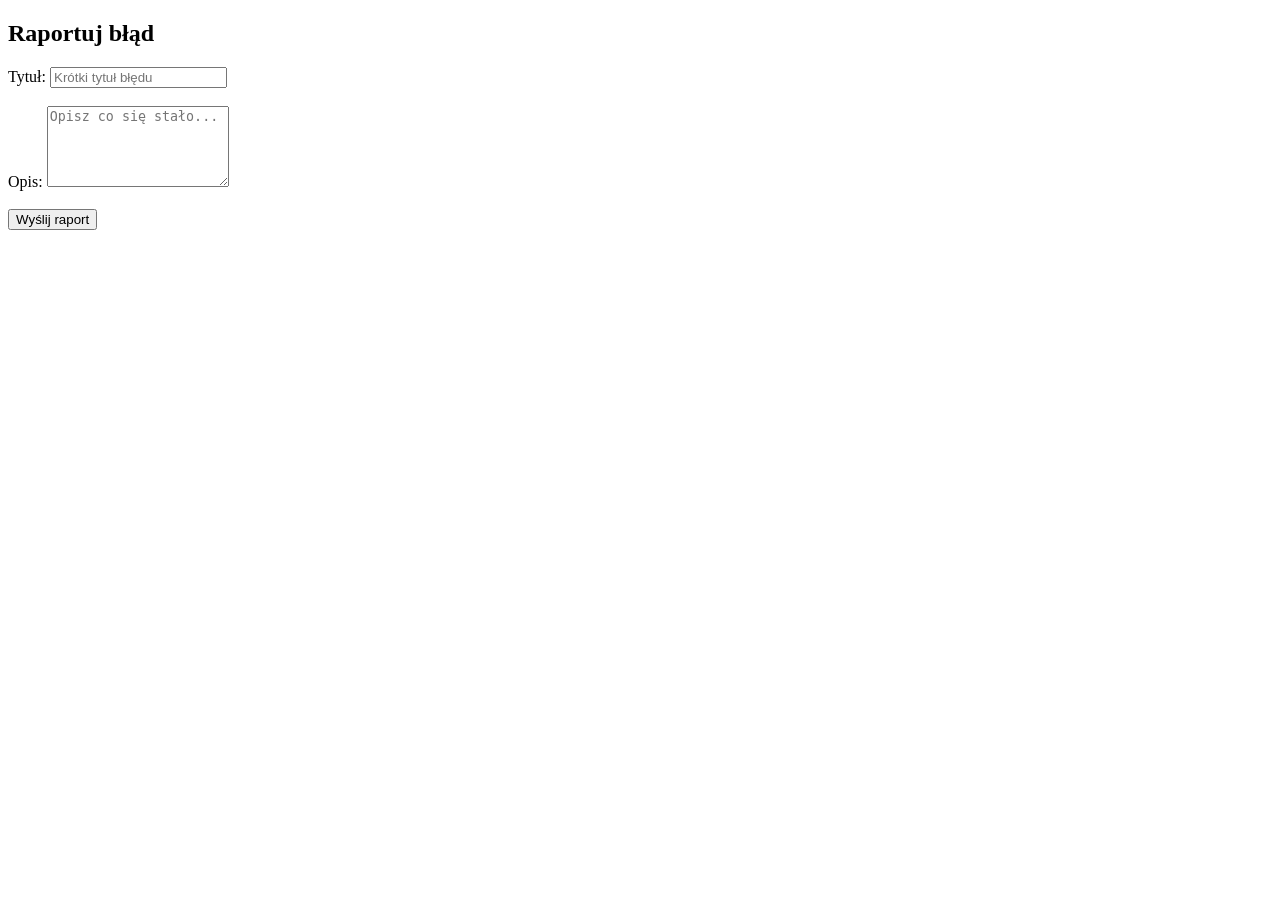
==== raport.html @ f5fa5030 "Nowa struktura porjektu" ====
<!DOCTYPE html>
<html lang="pl">

<head>
    <meta charset="UTF-8">
    <title>Test raportowania błędów</title>
</head>

<body>

    <h2>Raportuj błąd</h2>

    <!-- Prosty formularz -->
    <form id="bugForm">
        <label>
            Tytuł:
            <input type="text" id="title" placeholder="Krótki tytuł błędu" required>
        </label>
        <br><br>
        <label>
            Opis:
            <textarea id="description" placeholder="Opisz co się stało..." rows="5" required></textarea>
        </label>
        <br><br>
        <button type="submit">Wyślij raport</button>
    </form>

    <script>
        document.getElementById("bugForm").addEventListener("submit", async (e) => {
            e.preventDefault();

            const title = document.getElementById("title").value;
            const description = document.getElementById("description").value;

            const body = `
URL: ${window.location.href}
User agent: ${navigator.userAgent}
Opis błędu:
${description}
  `;

            try {
                const res = await fetch("/.netlify/functions/report", {
                    method: "POST",
                    headers: { "Content-Type": "application/json" },
                    body: JSON.stringify({ title, body })
                });

                const data = await res.json();
                alert("Raport wysłany! Link do issue: " + data.html_url);
                console.log(data);

                // Opcjonalnie wyczyść formularz
                document.getElementById("title").value = "";
                document.getElementById("description").value = "";
            } catch (err) {
                console.error(err);
                alert("Coś poszło nie tak, sprawdź konsolę.");
            }
        });
    </script>

</body>

</html>
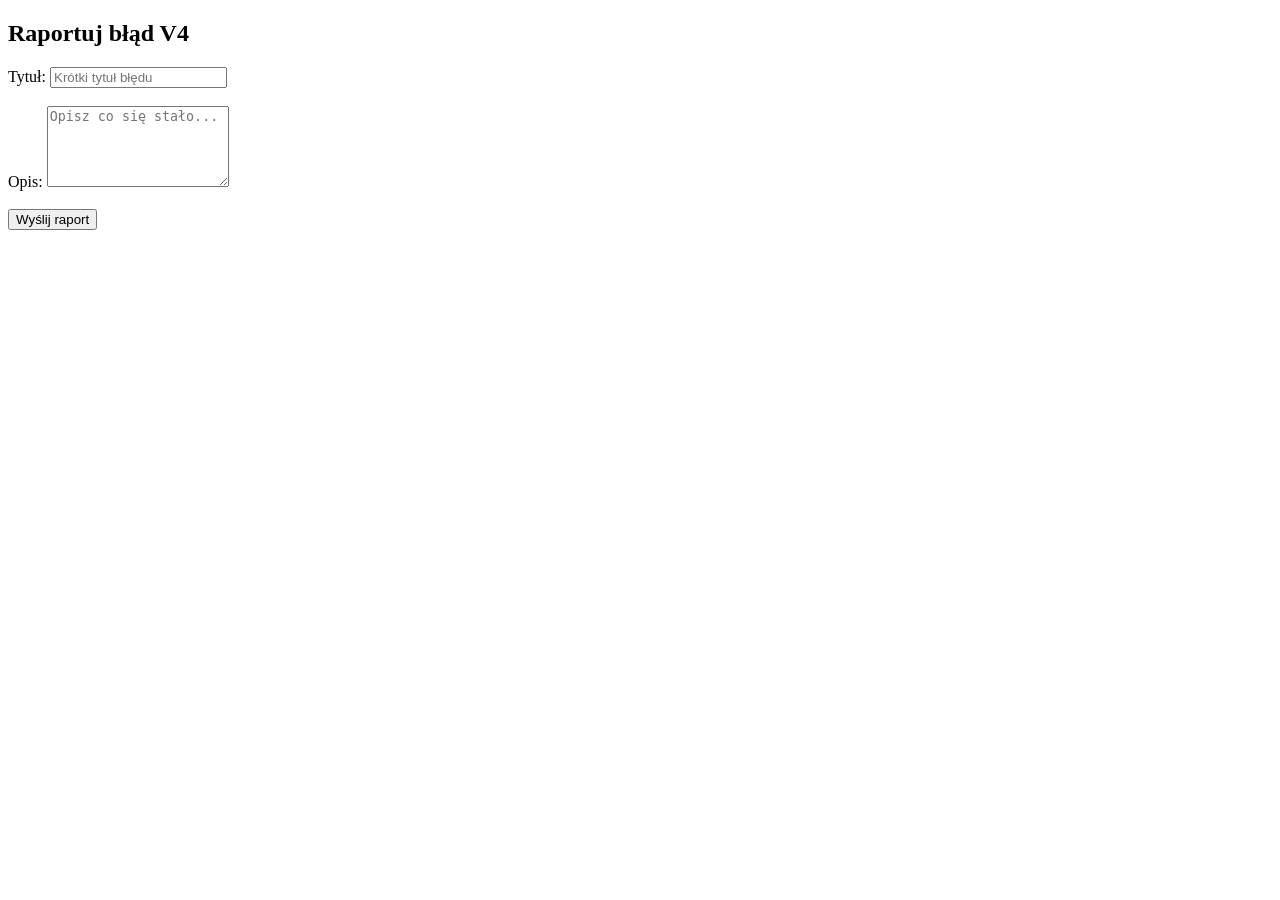
==== commit 0c929821: "V4" ====
--- a/raport.html
+++ b/raport.html
@@ -8,7 +8,7 @@
 
 <body>
 
-    <h2>Raportuj błąd</h2>
+    <h2>Raportuj błąd V4</h2>
 
     <!-- Prosty formularz -->
     <form id="bugForm">
@@ -47,12 +47,18 @@
                 });
 
                 const data = await res.json();
-                alert("Raport wysłany! Link do issue: " + data.html_url);
+
+                if (res.ok && data.success) {
+                    alert("Raport wysłany! Link do issue: " + data.html_url);
+
+                    // Opcjonalnie wyczyść formularz
+                    document.getElementById("title").value = "";
+                    document.getElementById("description").value = "";
+                } else {
+                    alert("Nie udało się wysłać raportu. Błąd: " + (data.error || "Nieznany błąd"));
+                }
+
                 console.log(data);
-
-                // Opcjonalnie wyczyść formularz
-                document.getElementById("title").value = "";
-                document.getElementById("description").value = "";
             } catch (err) {
                 console.error(err);
                 alert("Coś poszło nie tak, sprawdź konsolę.");
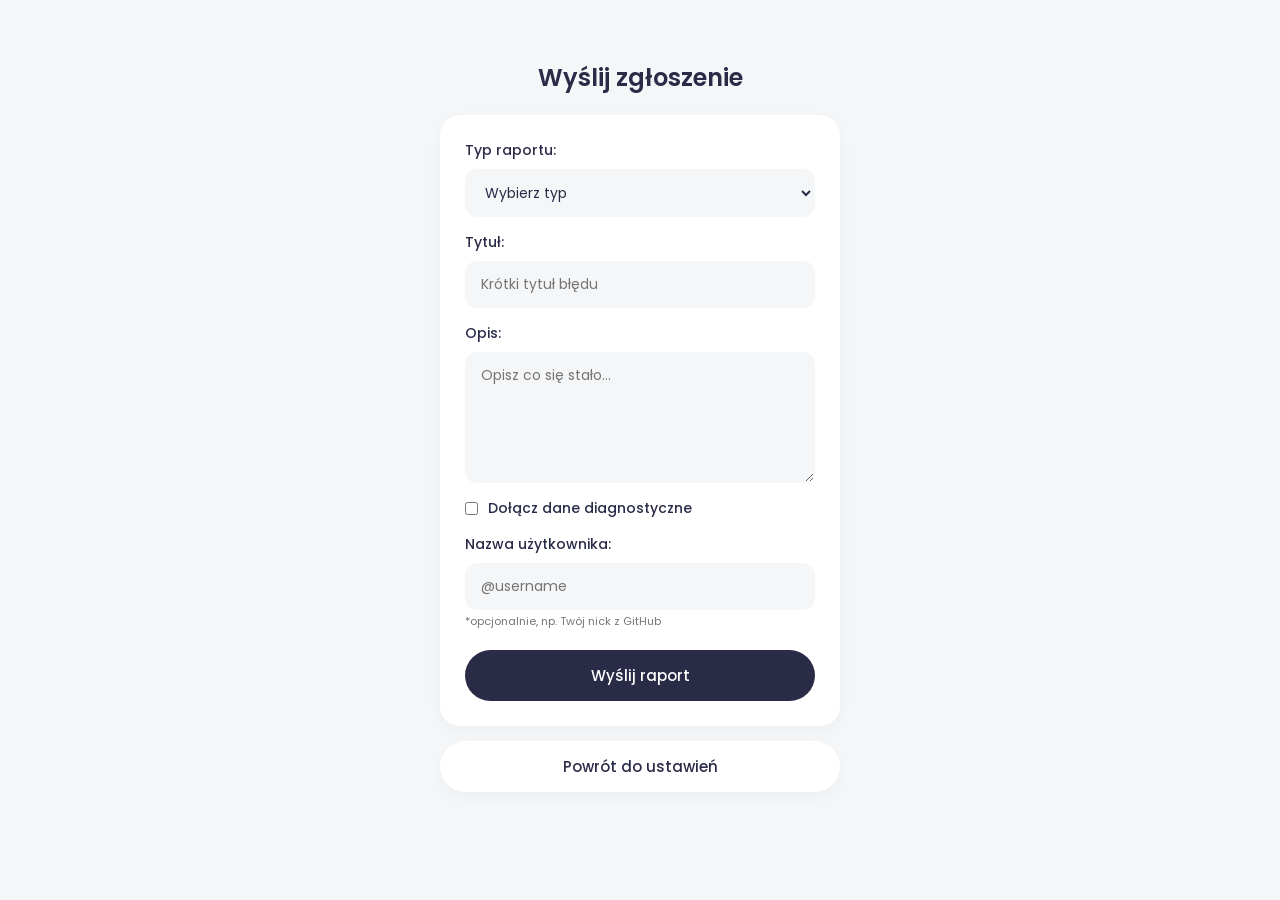
==== commit d3662899: "nowy formularz" ====
--- a/raport.html
+++ b/raport.html
@@ -3,41 +3,232 @@
 
 <head>
     <meta charset="UTF-8">
-    <title>Test raportowania błędów</title>
+    <meta name="viewport" content="width=device-width, initial-scale=1, viewport-fit=cover">
+    <title>Zgłoś błąd - Live Plan</title>
+    <link href="https://fonts.googleapis.com/css2?family=Poppins:wght@400;500;600&display=swap" rel="stylesheet">
+    <style>
+        body {
+            font-family: 'Poppins', sans-serif;
+            background-color: #F4F6F8;
+            color: #2A2B47;
+            margin: 0;
+            padding: 20px;
+            display: flex;
+            flex-direction: column;
+            align-items: center;
+        }
+
+        h2 {
+            font-weight: 600;
+            margin-bottom: 20px;
+            margin-top: 40px;
+            text-align: center;
+            font-size: 24px;
+        }
+
+        form {
+            background-color: #FFF;
+            padding: 25px;
+            border-radius: 20px;
+            width: 100%;
+            max-width: 400px;
+            box-sizing: border-box;
+            display: flex;
+            flex-direction: column;
+            gap: 15px;
+            margin-bottom: 5px;
+            box-shadow: 0 5px 15px rgba(0,0,0,0.03);
+        }
+
+        label {
+            font-size: 14px;
+            font-weight: 500;
+            display: flex;
+            flex-direction: column;
+            gap: 8px;
+        }
+
+        input, select, textarea {
+            font-family: 'Poppins', sans-serif;
+            font-size: 14px;
+            padding: 12px 15px;
+            border-radius: 12px;
+            border: 1px solid transparent;
+            background-color: #F4F6F8;
+            outline: none;
+            transition: border-color 0.2s;
+            resize: vertical;
+            color: #2A2B47;
+        }
+
+        input:focus, select:focus, textarea:focus {
+            border-color: #325B7A;
+        }
+
+        button {
+            font-family: 'Poppins', sans-serif;
+            background-color: #2A2B47;
+            color: #FFF;
+            font-weight: 500;
+            font-size: 15px;
+            padding: 14px;
+            border: none;
+            border-radius: 100px;
+            cursor: pointer;
+            transition: background-color 0.2s, transform 0.1s;
+            margin-top: 5px;
+            width: 100%;
+        }
+
+        button:hover {
+            background-color: #325B7A;
+        }
+
+        button:active {
+            transform: scale(0.98);
+        }
+
+        a {
+            text-decoration: none;
+            width: 100%;
+            max-width: 400px;
+        }
+
+        a button {
+            background-color: #FFF;
+            color: #2A2B47;
+            margin-top: 10px;
+            box-shadow: 0 5px 15px rgba(0,0,0,0.03);
+        }
+
+        br {
+            display: none;
+        }
+    </style>
 </head>
 
 <body>
 
-    <h2>Raportuj błąd V4</h2>
-
-    <!-- Prosty formularz -->
+    <h2>Wyślij zgłoszenie</h2>
+
+    <!-- Formularz z typem -->
     <form id="bugForm">
+        <label>
+            Typ raportu:
+            <select id="type" required>
+                <option value="" disabled selected>Wybierz typ</option>
+                <option value="NOTE">Informacja</option>
+                <option value="TIP">Wskazówka</option>
+                <option value="IMPORTANT">Ważne</option>
+                <option value="WARNING">Ostrzeżenie</option>
+                <option value="CAUTION">Uwaga</option>
+            </select>
+        </label>
         <label>
             Tytuł:
             <input type="text" id="title" placeholder="Krótki tytuł błędu" required>
         </label>
-        <br><br>
         <label>
             Opis:
             <textarea id="description" placeholder="Opisz co się stało..." rows="5" required></textarea>
         </label>
-        <br><br>
+        <label style="flex-direction: row; align-items: center; justify-content: flex-start; gap: 10px; cursor: pointer;">
+            <input type="checkbox" id="shareDiagnostics" style="width: auto; margin: 0; cursor: pointer;">
+            Dołącz dane diagnostyczne
+        </label>
+        <label>
+            Nazwa użytkownika:
+            <input type="text" id="username" placeholder="@username">
+            <span style="font-size: 11px; color: #777; font-weight: 400; margin-top: -5px;">*opcjonalnie, np. Twój nick z GitHub</span>
+        </label>
         <button type="submit">Wyślij raport</button>
+
     </form>
+    <a href="index.html"><button>Powrót do ustawień</button></a>
 
     <script>
+        function getOS() {
+            const userAgent = window.navigator.userAgent;
+            const platform = window.navigator.platform;
+            const macosPlatforms = ['Macintosh', 'MacIntel', 'MacPPC', 'Mac68K'];
+            const windowsPlatforms = ['Win32', 'Win64', 'Windows', 'WinCE'];
+            const iosPlatforms = ['iPhone', 'iPad', 'iPod'];
+            let os = null;
+
+            if (macosPlatforms.indexOf(platform) !== -1) {
+                os = 'Mac OS';
+            } else if (iosPlatforms.indexOf(platform) !== -1) {
+                os = 'iOS';
+            } else if (windowsPlatforms.indexOf(platform) !== -1) {
+                os = 'Windows';
+            } else if (/Android/.test(userAgent)) {
+                os = 'Android';
+            } else if (!os && /Linux/.test(platform)) {
+                os = 'Linux';
+            }
+
+            return os;
+        }
+
+        function getBrowser() {
+            const ua = navigator.userAgent;
+            let tem;
+            let M = ua.match(/(opera|chrome|safari|firefox|msie|trident(?=\/))\/?\s*(\d+)/i) || [];
+            if (/trident/i.test(M[1])) {
+                tem = /\brv[ :]+(\d+)/g.exec(ua) || [];
+                return 'IE ' + (tem[1] || '');
+            }
+            if (M[1] === 'Chrome') {
+                tem = ua.match(/\b(OPR|Edge?)\/(\d+)/);
+                if (tem != null) return tem.slice(1).join(' ').replace('OPR', 'Opera').replace('Edg ', 'Edge ');
+            }
+            M = M[2] ? [M[1], M[2]] : [navigator.appName, navigator.appVersion, '-?'];
+            if ((tem = ua.match(/version\/(\d+)/i)) != null) M.splice(1, 1, tem[1]);
+            return M.join(' ');
+        }
+
         document.getElementById("bugForm").addEventListener("submit", async (e) => {
             e.preventDefault();
 
+            const type = document.getElementById("type").value;
             const title = document.getElementById("title").value;
             const description = document.getElementById("description").value;
-
-            const body = `
-URL: ${window.location.href}
-User agent: ${navigator.userAgent}
-Opis błędu:
-${description}
-  `;
+            const shareDiagnostics = document.getElementById("shareDiagnostics").checked;
+            const usernameInput = document.getElementById("username").value.trim();
+
+            const username = usernameInput ? usernameInput : "Wysłano anonimowo";
+            const userString = usernameInput ? `Od: @${usernameInput}` : `Od: Wysłano anonimowo`;
+
+            let diagnosticsMarkdown = "";
+            if (shareDiagnostics) {
+                const browser = getBrowser() || "Nieznana";
+                const os = getOS() || "Nieznany";
+                const userAgentDisplay = navigator.userAgent;
+
+                diagnosticsMarkdown = `
+
+Informacje diagnostyczne
+---
+<details>
+<summary>Kliknij, żeby zobaczyć tabelę</summary>
+
+| Parametr       | Wartość|
+|----------------|----------------|
+| Przeglądarka   | ${browser}     |
+| User agent     | ${userAgentDisplay} |
+| Wersja OS      | ${os}          |
+  
+</details>`;
+            }
+
+            const body = `# Zgłoszenie od użytkownika
+> [!${type}]
+> ${description}
+
+> ${userString}
+    ![Version](https://img.shields.io/badge/Wersja_aplikacji-1.0-blue)
+${diagnosticsMarkdown}
+`;
 
             try {
                 const res = await fetch("/.netlify/functions/report", {
@@ -51,9 +242,12 @@
                 if (res.ok && data.success) {
                     alert("Raport wysłany! Link do issue: " + data.html_url);
 
-                    // Opcjonalnie wyczyść formularz
+                    // Wyczyść formularz
+                    document.getElementById("type").value = "";
                     document.getElementById("title").value = "";
                     document.getElementById("description").value = "";
+                    document.getElementById("shareDiagnostics").checked = false;
+                    document.getElementById("username").value = "";
                 } else {
                     alert("Nie udało się wysłać raportu. Błąd: " + (data.error || "Nieznany błąd"));
                 }
